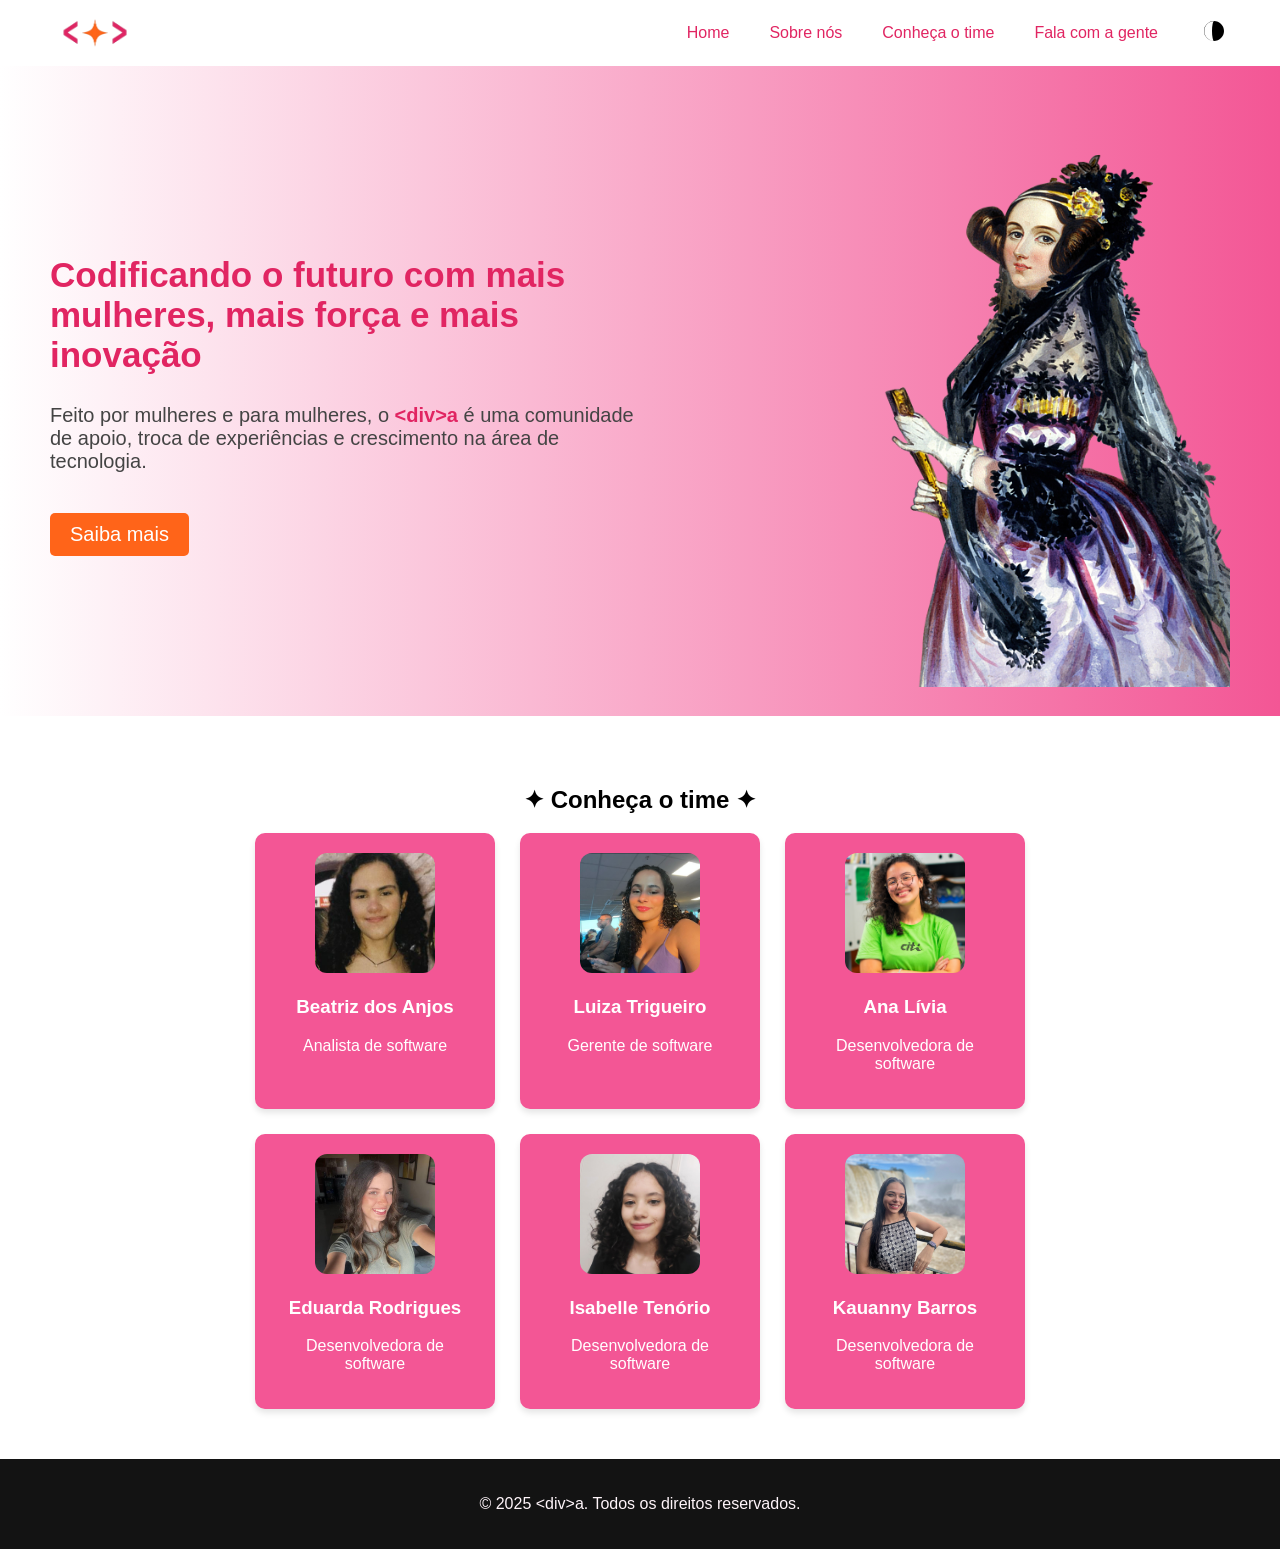
==== index.html @ b882b678 "Adicionando arquivos boilerplate minicurso 3.0" ====
<!DOCTYPE html>
<html lang="en">
  <head>
    <meta charset="UTF-8" />
    <meta name="viewport" content="width=device-width, initial-scale=1.0" />
    <link rel="stylesheet" href="./style.css" />
    <title>&lt;div&gt;a 3.0 🩷</title>
  </head>

  <body>
    <nav class="navbar">
      <img id="logo" src="./assets/logo.png" alt="logo" />
      <div class="links">
        <a href="index.html">Home</a>
        <a href="about.html">Sobre nós</a> 
        <!-- aqui elas colocam sobre mim -->
        <a href=#nosso-time>Conheça o time</a>
        <!-- no lugar de conheça o time fica, meus projetos algo assim -->
        <a href="https://www.instagram.com/diva.citi/">Fala com a gente</a>
        <!-- e aqui pode ser um contato não sei p por as redes sociais -->
        <button id="theme-button">
          <img src="./assets/moon.svg" alt="tema escuro" width="20" />
        </button>
        <script src="./dark-mode.js"></script>

      </div>
    </nav>
    
    <section class="main">
      <div class="text">
        <h1>Codificando o futuro com mais mulheres, mais força e mais inovação</h1>
        <p>Feito por mulheres e para mulheres, o <span class="highlight">&lt;div&gt;a</span> é uma comunidade de apoio, troca de experiências e crescimento na área de tecnologia.</p>
        <a href='https://www.instagram.com/diva.citi' target="_blank">
        <button class="my-story">Saiba mais</button> </a>
      </div>
      <img id="picture" src="./assets/ada-lovelace.png" alt="ada" />
    </section>

    <div class="time" id="nosso-time">
      <h2>✦ Conheça o time ✦</h2>
      <div class="cards">
        <div class="card">
          <img src="./assets/bia.jpg" alt="beatriz" />
          <h3>Beatriz dos Anjos</h3>
          <p>Analista de software</p>
        </div>
        <div class="card">
          <img src="./assets/luiza.png" alt="luiza" />
          <h3>Luiza Trigueiro</h3>
          <p>Gerente de software</p>
        </div>
        <div class="card">
          <img src="./assets/ana-livia.jpg" alt="ana-livia" />
          <h3>Ana Lívia</h3>
          <p>Desenvolvedora de software</p>
        </div>
        <div class="card">
          <img src="./assets/eduarda.jpg" alt="eduarda" />
          <h3>Eduarda Rodrigues</h3>
          <p>Desenvolvedora de software</p>
        </div>
        <div class="card">
          <img src="./assets/isabelle.jpg" alt="isabelle" />
          <h3>Isabelle Tenório</h3>
          <p>Desenvolvedora de software</p>
        </div>
        <div class="card">
          <img src="./assets/kauanny.jpg" alt="kauanny" />
          <h3>Kauanny Barros</h3>
          <p>Desenvolvedora de software</p>
        </div>
      </div>
    </div>


    <footer>
      <p>© 2025 &lt;div&gt;a. Todos os direitos reservados.</p>
    </footer>
  </body>
</html>
---- style.css ----
body {
  font-family: "Montserrat", sans-serif;
  margin: 0;
}

.navbar {
  display: flex;
  padding: 0 50px;
  background: white;
  justify-content: space-between;
}

.links {
  display: flex;
  gap: 40px;
  font-size: 16px;
  align-items: center;
}

a {
  text-decoration: none;
  color: #e12562;
}

a:hover {
  color: #ff6419;
}

#logo {
  width: 10vh;
}

.main {
  display: flex;
  justify-content: space-between;
  align-items: center;
  padding: 50px;
  background: linear-gradient(to right,white, #f35695);
  height: 550px;
}

#picture {
  width: 35%;
  background: transparent;
}

.text {
  max-width: 50%;
  color: #131313;
  background: transparent;
}

.text h1 {
  font-size: 35px;
  color: #e12562;
}

.text p {
  font-size: 20px;
  margin-top: 20px;
  color: #444;
}

.text .highlight {
  color: #e12562;
  font-weight: bold;
}

.my-story {
  margin-top: 20px;
  padding: 10px 20px;
  background-color: #ff6419;
  border: none;
  color: white;
  font-size: 20px;
  border-radius: 5px;
  cursor: pointer;
}

.my-story:hover {
  background-color: #ff8142;
}

.time {
  display: flex;
  flex-direction: column;
  padding: 50px 170px;
  align-items: center;
}

.cards {
  display: flex;
  justify-content: center;
  flex-wrap: wrap;
  gap: 25px;
}

.card {
  width: 200px;
  text-align: center;
  padding: 20px;
  background-color: #f35695;
  border-radius: 10px;
  color: white;
  box-shadow: 0 4px 6px rgba(0, 0, 0, 0.1);
}

.card img {
  width: 120px;
  height: 120px;
  border-radius: 10%;
}

.card:hover {
  background-color: #ff6ba8;
}

footer {
  display: flex;
  justify-content: center;
  align-items: center;
  height: 10vh;
  background-color: #131313;
  color: #fff5fa;
}

#theme-button {
  border: none;
  background: none;
  cursor: pointer;
}

/* Dark Mode */

.dark-mode {
  background-color: #121212;
  color: #e0e0e0;
}

.dark-mode .theme-button {
  color: #ff6ba8;
}


.dark-mode header {
  background-color: #333;
}

.dark-mode button {
  background-color: #ff6419;
  color: white;
}

.dark-mode .main {
  background: linear-gradient(to right,#121212, #a31844);
}

.dark-mode .text {
  color: #ff6ba8;
  background-color: transparent;
}

.dark-mode h1 {
  color: #ff6ba8;
  background-color: transparent;
}

.dark-mode h3 {
  background-color: transparent;
}

.dark-mode p{
  color: #e0e0e0;
  background-color: transparent;
}

.dark-mode .highlight {
  color: #ff6ba8;
  background-color: transparent;
}

.dark-mode .card {
  background-color: #e12562;
}

.dark-mode .card:hover {
  background-color: #e03a6f;
}
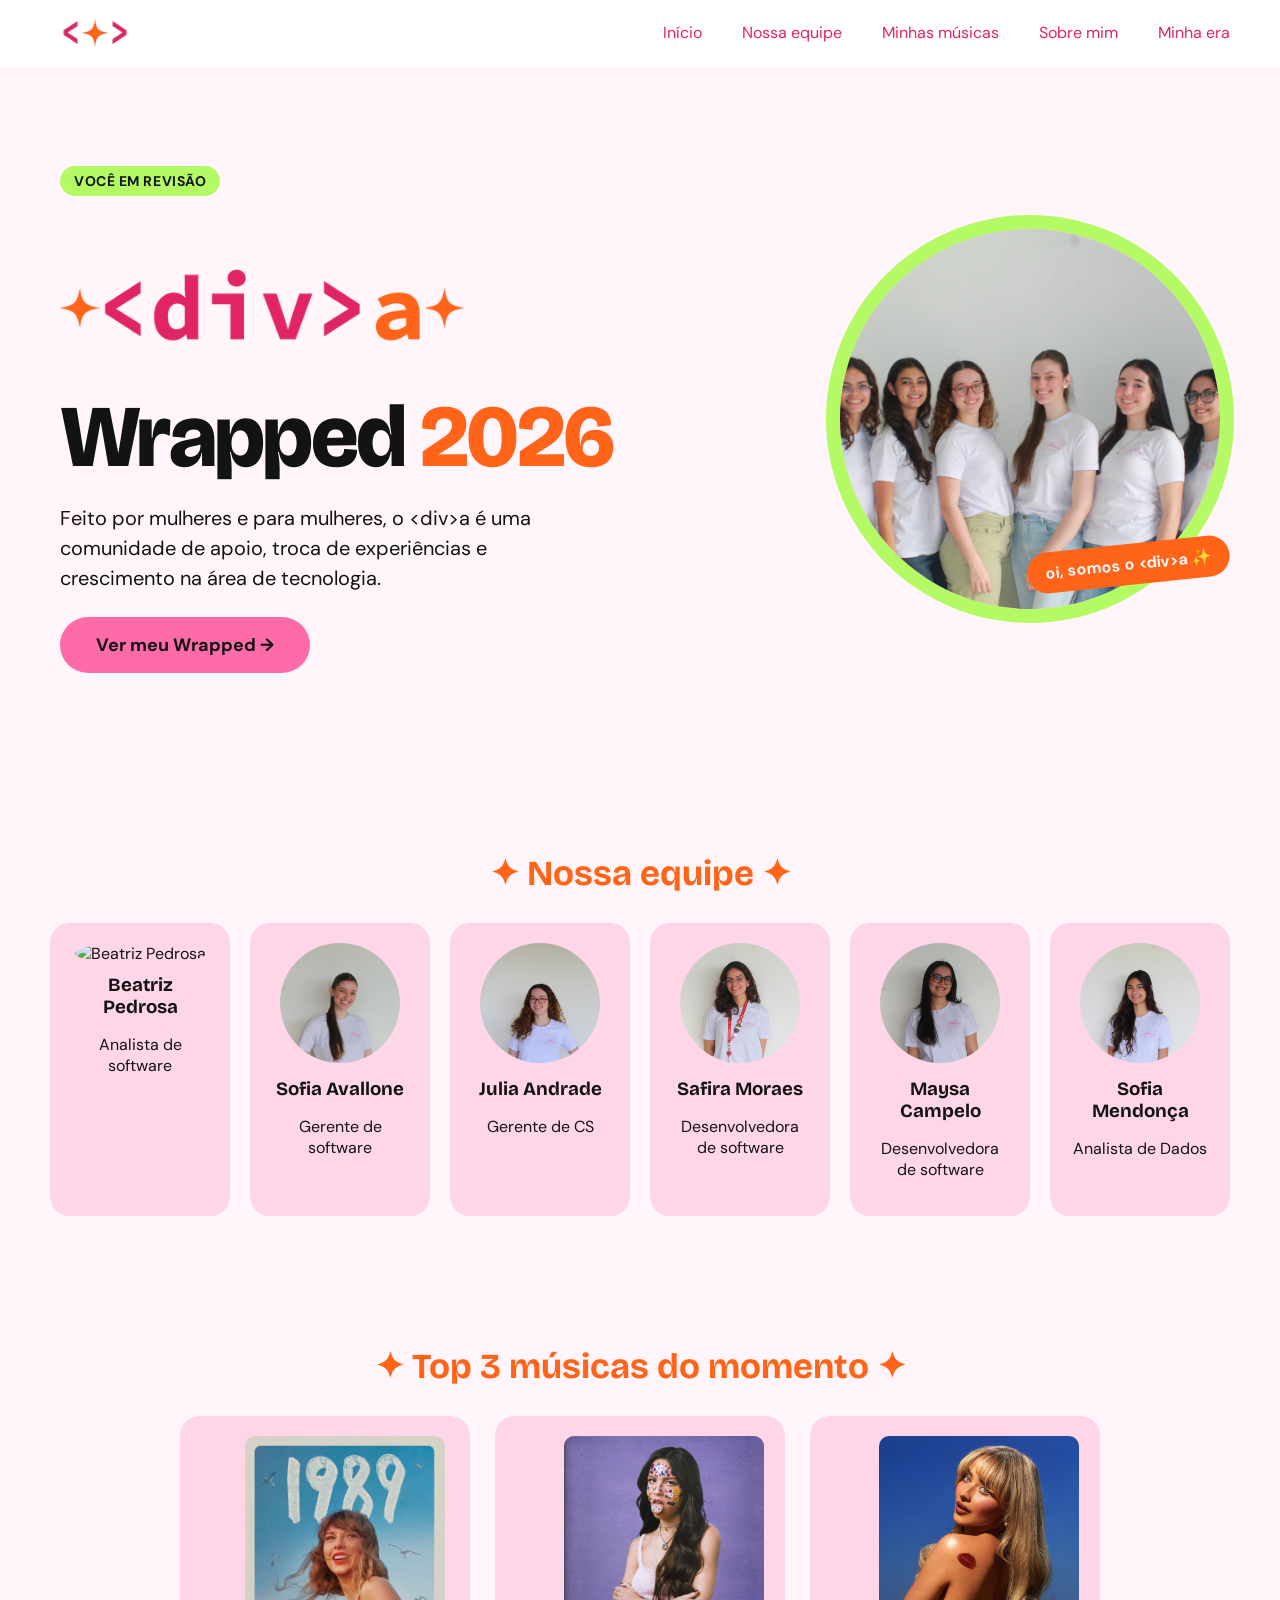
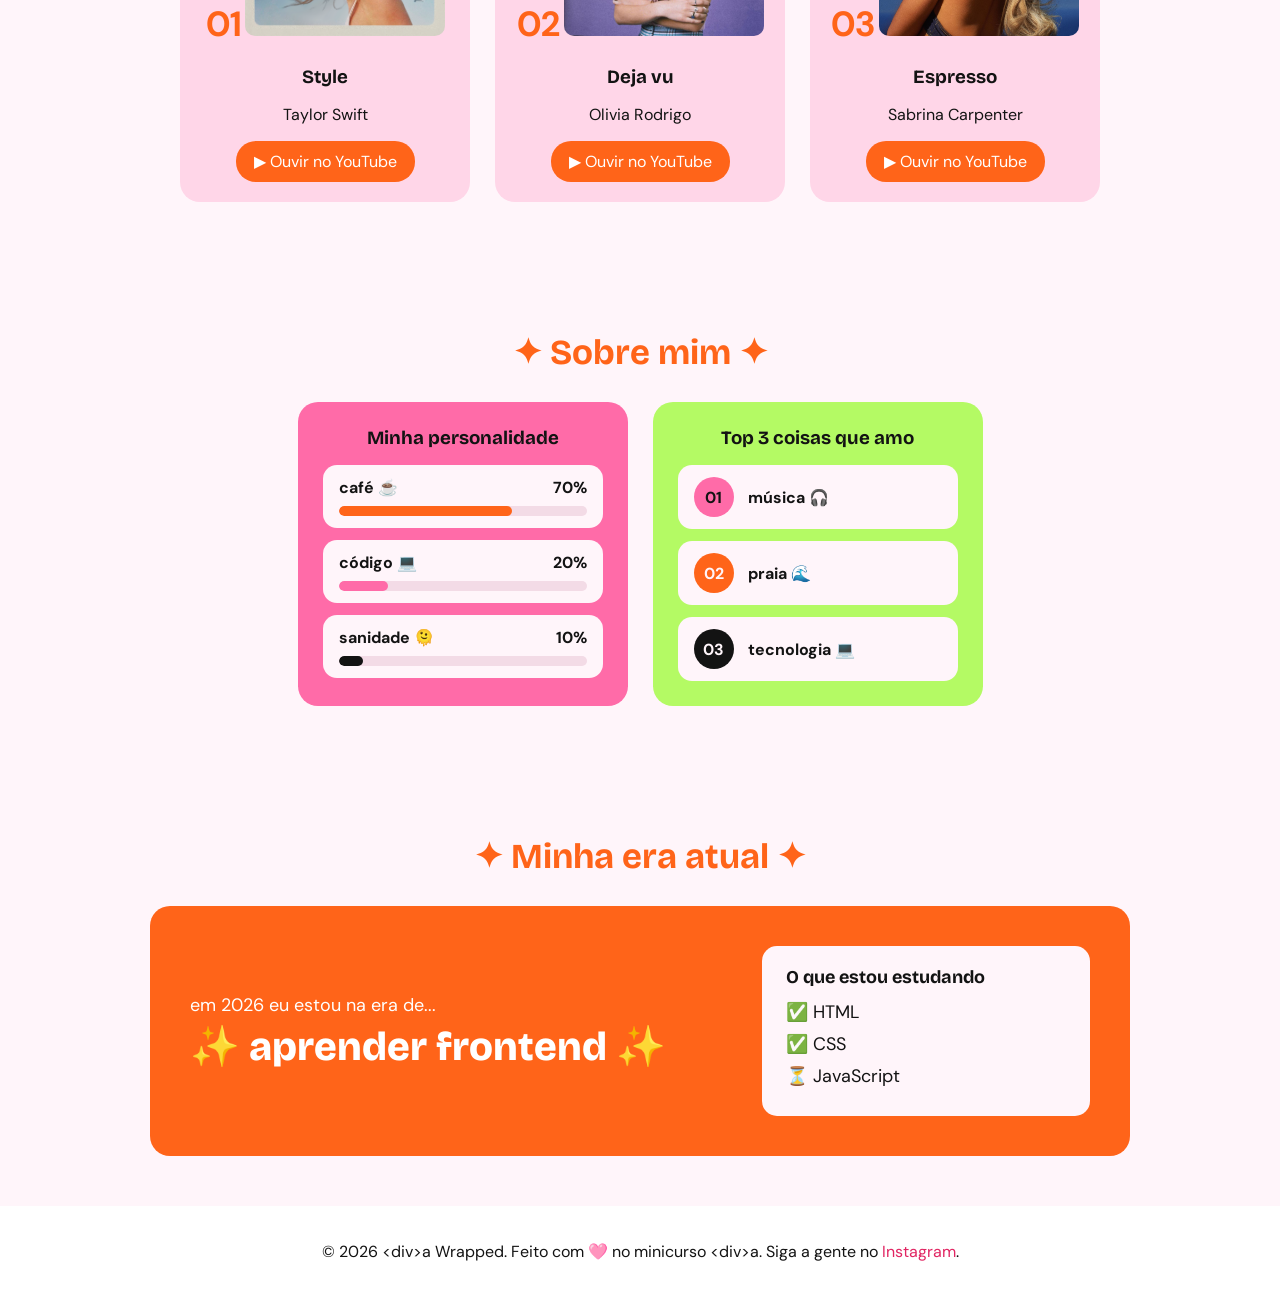
==== commit 8524f943: "Transforma o boilerplate 3.0 no Wrapped 2026 do <div>a Reaproveita navbar, footer e paleta do index." ====
--- a/index.html
+++ b/index.html
@@ -1,80 +1,279 @@
 <!DOCTYPE html>
-<html lang="en">
-  <head>
-    <meta charset="UTF-8" />
-    <meta name="viewport" content="width=device-width, initial-scale=1.0" />
-    <link rel="stylesheet" href="./style.css" />
-    <title>&lt;div&gt;a 3.0 🩷</title>
-  </head>
-
-  <body>
+<html>
+
+<head>
+    <meta charset="UTF-8">
+    <meta name="viewport" content="width=device-width, initial-scale=1.0">
+
+    <title>&lt;div&gt;a Wrapped 2026</title>
+
+    <!-- Fonte utilizada na página -->
+    <link
+        href="https://fonts.googleapis.com/css2?family=Bricolage+Grotesque:wght@700;800&family=DM+Sans:wght@400;500;700&display=swap"
+        rel="stylesheet"
+    >
+
+    <!-- Conectando nosso arquivo CSS -->
+    <link rel="stylesheet" href="style.css">
+</head>
+
+<body>
+
+    <!-- NAVEGAÇÃO -->
     <nav class="navbar">
-      <img id="logo" src="./assets/logo.png" alt="logo" />
-      <div class="links">
-        <a href="index.html">Home</a>
-        <a href="about.html">Sobre nós</a> 
-        <!-- aqui elas colocam sobre mim -->
-        <a href=#nosso-time>Conheça o time</a>
-        <!-- no lugar de conheça o time fica, meus projetos algo assim -->
-        <a href="https://www.instagram.com/diva.citi/">Fala com a gente</a>
-        <!-- e aqui pode ser um contato não sei p por as redes sociais -->
-        <button id="theme-button">
-          <img src="./assets/moon.svg" alt="tema escuro" width="20" />
-        </button>
-        <script src="./dark-mode.js"></script>
-
-      </div>
+        <img id="logo" src="./assets/logo.png" alt="logo" />
+        <div class="links">
+            <a href="#inicio">Início</a>
+            <a href="#nossa-equipe">Nossa equipe</a>
+            <a href="#musicas">Minhas músicas</a>
+            <a href="#sobre-mim">Sobre mim</a>
+            <a href="#minha-era">Minha era</a>
+        </div>
     </nav>
-    
-    <section class="main">
-      <div class="text">
-        <h1>Codificando o futuro com mais mulheres, mais força e mais inovação</h1>
-        <p>Feito por mulheres e para mulheres, o <span class="highlight">&lt;div&gt;a</span> é uma comunidade de apoio, troca de experiências e crescimento na área de tecnologia.</p>
-        <a href='https://www.instagram.com/diva.citi' target="_blank">
-        <button class="my-story">Saiba mais</button> </a>
-      </div>
-      <img id="picture" src="./assets/ada-lovelace.png" alt="ada" />
-    </section>
-
-    <div class="time" id="nosso-time">
-      <h2>✦ Conheça o time ✦</h2>
-      <div class="cards">
-        <div class="card">
-          <img src="./assets/bia.jpg" alt="beatriz" />
-          <h3>Beatriz dos Anjos</h3>
-          <p>Analista de software</p>
-        </div>
-        <div class="card">
-          <img src="./assets/luiza.png" alt="luiza" />
-          <h3>Luiza Trigueiro</h3>
-          <p>Gerente de software</p>
-        </div>
-        <div class="card">
-          <img src="./assets/ana-livia.jpg" alt="ana-livia" />
-          <h3>Ana Lívia</h3>
-          <p>Desenvolvedora de software</p>
-        </div>
-        <div class="card">
-          <img src="./assets/eduarda.jpg" alt="eduarda" />
-          <h3>Eduarda Rodrigues</h3>
-          <p>Desenvolvedora de software</p>
-        </div>
-        <div class="card">
-          <img src="./assets/isabelle.jpg" alt="isabelle" />
-          <h3>Isabelle Tenório</h3>
-          <p>Desenvolvedora de software</p>
-        </div>
-        <div class="card">
-          <img src="./assets/kauanny.jpg" alt="kauanny" />
-          <h3>Kauanny Barros</h3>
-          <p>Desenvolvedora de software</p>
-        </div>
-      </div>
-    </div>
-
-
+
+
+    <!-- INÍCIO -->
+    <section id="inicio" class="main">
+
+        <div class="text">
+
+            <span class="tag">
+                VOCÊ EM REVISÃO
+            </span>
+
+            <h1>
+                <img src="./assets/logo2.png" alt="<div>a" class="title-logo">
+                <span class="title-text">Wrapped <span class="year">2026</span></span>
+            </h1>
+
+            <p>
+                Feito por mulheres e para mulheres, o &lt;div&gt;a
+                é uma comunidade de apoio, troca de experiências
+                e crescimento na área de tecnologia.
+            </p>
+
+            <a href="#musicas" class="button">
+                Ver meu Wrapped →
+            </a>
+
+        </div>
+
+        <div class="photo-wrapper">
+            <div class="photo-placeholder">📷<br>Sua foto aqui</div>
+            <img id="picture" src="./assets/equipe.JPG" alt="Equipe diva" onerror="this.style.display='none'">
+            <span class="badge">oi, somos o &lt;div&gt;a ✨</span>
+        </div>
+
+    </section>
+
+
+    <!-- NOSSA EQUIPE -->
+    <section id="nossa-equipe" class="team">
+
+        <h2>✦ Nossa equipe ✦</h2>
+
+        <div class="team-cards">
+
+            <div class="team-card">
+                <img src="./assets/bia.JPG" alt="Beatriz Pedrosa">
+                <h3>Beatriz Pedrosa</h3>
+                <p>Analista de software</p>
+            </div>
+
+            <div class="team-card">
+                <img src="./assets/sofiadev.JPG" alt="Sofia Avallone">
+                <h3>Sofia Avallone</h3>
+                <p>Gerente de software</p>
+            </div>
+
+            <div class="team-card">
+                <img src="./assets/julia.JPG" alt="Julia Andrade">
+                <h3>Julia Andrade</h3>
+                <p>Gerente de CS</p>
+            </div>
+
+            <div class="team-card">
+                <img src="./assets/safira.JPG" alt="Safira Moraes">
+                <h3>Safira Moraes</h3>
+                <p>Desenvolvedora de software</p>
+            </div>
+
+            <div class="team-card">
+                <img src="./assets/maysa.JPG" alt="Maysa Campelo">
+                <h3>Maysa Campelo</h3>
+                <p>Desenvolvedora de software</p>
+            </div>
+
+            <div class="team-card">
+                <img src="./assets/sofia.JPG" alt="Sofia Mendonça">
+                <h3>Sofia Mendonça</h3>
+                <p>Analista de Dados</p>
+            </div>
+
+        </div>
+
+    </section>
+
+
+    <!-- MÚSICAS -->
+    <section id="musicas" class="music">
+
+        <h2>✦ Top 3 músicas do momento ✦</h2>
+
+        <div class="cards">
+
+            <div class="card">
+                <span class="number">01</span>
+
+                <img src="./assets/TaylorSwift.png" alt="Capa da música">
+
+                <h3>Style</h3>
+                <p>Taylor Swift</p>
+
+                <a href="https://youtu.be/w6Y8fvBczYM?si=dArvnVygotEvUMQj" target="_blank" class="card-button">
+                    ▶ Ouvir no YouTube
+                </a>
+            </div>
+
+
+            <div class="card">
+                <span class="number">02</span>
+
+                <img src="./assets/oliviaRodrigo.jpg" alt="Capa da música">
+
+                <h3>Deja vu</h3>
+                <p>Olivia Rodrigo</p>
+
+                <a href="https://youtu.be/cii6ruuycQA?si=RRg9wc-I95dNE8tz" target="_blank" class="card-button">
+                    ▶ Ouvir no YouTube
+                </a>
+            </div>
+
+
+            <div class="card">
+                <span class="number">03</span>
+
+                <img src="./assets/sabrinaCarpenter.jpg" alt="Capa da música">
+
+                <h3>Espresso</h3>
+                <p>Sabrina Carpenter</p>
+
+                <a href="https://www.youtube.com/watch?v=eVli-tstM5E&list=RDeVli-tstM5E&start_radio=1" target="_blank" class="card-button">
+                    ▶ Ouvir no YouTube
+                </a>
+            </div>
+
+        </div>
+
+    </section>
+
+
+    <!-- SOBRE MIM -->
+    <section id="sobre-mim" class="about">
+
+        <h2>✦ Sobre mim ✦</h2>
+
+        <div class="about-cards">
+
+            <div class="personality">
+
+                <h3>Minha personalidade</h3>
+
+                <div class="trait">
+                    <div class="trait-label">
+                        <span>café ☕</span>
+                        <span>70%</span>
+                    </div>
+                    <div class="trait-bar">
+                        <div class="trait-fill cafe"></div>
+                    </div>
+                </div>
+
+                <div class="trait">
+                    <div class="trait-label">
+                        <span>código 💻</span>
+                        <span>20%</span>
+                    </div>
+                    <div class="trait-bar">
+                        <div class="trait-fill codigo"></div>
+                    </div>
+                </div>
+
+                <div class="trait">
+                    <div class="trait-label">
+                        <span>sanidade 🫠</span>
+                        <span>10%</span>
+                    </div>
+                    <div class="trait-bar">
+                        <div class="trait-fill sanidade"></div>
+                    </div>
+                </div>
+
+            </div>
+
+
+            <div class="favorites">
+
+                <h3>Top 3 coisas que amo</h3>
+
+                <div class="love">
+                    <span class="love-badge badge-1">01</span>
+                    <span>música 🎧</span>
+                </div>
+
+                <div class="love">
+                    <span class="love-badge badge-2">02</span>
+                    <span>praia 🌊</span>
+                </div>
+
+                <div class="love">
+                    <span class="love-badge badge-3">03</span>
+                    <span>tecnologia 💻</span>
+                </div>
+
+            </div>
+
+        </div>
+
+    </section>
+
+
+    <!-- MINHA ERA -->
+    <section id="minha-era" class="era">
+
+        <h2>✦ Minha era atual ✦</h2>
+
+        <div class="era-card">
+
+            <div class="era-text">
+                <p>em 2026 eu estou na era de...</p>
+
+                <h3>
+                    ✨ aprender frontend ✨
+                </h3>
+            </div>
+
+
+            <div class="studies">
+
+                <h3>O que estou estudando</h3>
+
+                <p>✅ HTML</p>
+                <p>✅ CSS</p>
+                <p>⏳ JavaScript</p>
+
+            </div>
+
+        </div>
+
+    </section>
+
+
+    <!-- RODAPÉ -->
     <footer>
-      <p>© 2025 &lt;div&gt;a. Todos os direitos reservados.</p>
+        <p>© 2026 &lt;div&gt;a Wrapped. Feito com 🩷 no minicurso &lt;div&gt;a. Siga a gente no <a href="https://www.instagram.com/diva.citi/" target="_blank">Instagram</a>.</p>
     </footer>
-  </body>
-</html>
+
+</body>
+
+</html>
--- a/style.css
+++ b/style.css
@@ -1,13 +1,27 @@
 body {
-  font-family: "Montserrat", sans-serif;
+  font-family: "DM Sans", sans-serif;
   margin: 0;
-}
+  background-color: #fff5fa;
+  color: #131313;
+}
+
+h1, h2, h3 {
+  font-family: "Bricolage Grotesque", sans-serif;
+}
+
+
+/* Navbar */
 
 .navbar {
   display: flex;
   padding: 0 50px;
   background: white;
   justify-content: space-between;
+  align-items: center;
+}
+
+#logo {
+  width: 10vh;
 }
 
 .links {
@@ -26,66 +40,151 @@
   color: #ff6419;
 }
 
-#logo {
-  width: 10vh;
-}
+
+/* Início */
 
 .main {
   display: flex;
   justify-content: space-between;
   align-items: center;
+  flex-wrap: wrap;
+  gap: 48px;
+  max-width: 1240px;
+  margin: 0 auto;
+  padding: clamp(48px, 8vw, 100px) clamp(20px, 5vw, 60px);
+}
+
+.text {
+  flex: 1 1 440px;
+  display: flex;
+  flex-direction: column;
+  align-items: flex-start;
+  gap: 24px;
+}
+
+.tag {
+  background-color: #b4fa64;
+  color: #131313;
+  font-weight: 700;
+  font-size: 14px;
+  padding: 6px 14px;
+  border-radius: 30px;
+  letter-spacing: 0.04em;
+  white-space: nowrap;
+}
+
+.text h1 {
+  display: flex;
+  flex-direction: column;
+  align-items: flex-start;
+  gap: 0;
+  margin: 0;
+  font-weight: 800;
+  font-size: clamp(48px, 7vw, 88px);
+  line-height: 0.95;
+  letter-spacing: -0.03em;
+}
+
+.title-logo {
+  height: 2em;
+}
+
+.title-text {
+  font-size: 1em;
+}
+
+.text h1 .year {
+  color: #ff6419;
+}
+
+.text p {
+  margin: 0;
+  font-size: 20px;
+  line-height: 1.5;
+  max-width: 480px;
+}
+
+.button {
+  display: inline-flex;
+  padding: 16px 36px;
+  background-color: #ff6ba8;
+  color: #131313;
+  border-radius: 30px;
+  font-size: 18px;
+  font-weight: 700;
+  white-space: nowrap;
+}
+
+.button:hover {
+  background-color: #ff6419;
+  color: #131313;
+}
+
+.photo-wrapper {
+  position: relative;
+  flex: 0 0 auto;
+  width: 380px;
+  height: 380px;
+}
+
+.photo-wrapper::before {
+  content: "";
+  position: absolute;
+  inset: -14px;
+  border-radius: 50%;
+  background-color: #b4fa64;
+}
+
+.photo-placeholder {
+  position: absolute;
+  inset: 0;
+  width: 380px;
+  height: 380px;
+  border-radius: 50%;
+  background-color: #ffd6e8;
+  color: #131313;
+  display: flex;
+  flex-direction: column;
+  align-items: center;
+  justify-content: center;
+  gap: 8px;
+  font-weight: bold;
+  font-size: 18px;
+  text-align: center;
+}
+
+#picture {
+  position: absolute;
+  inset: 0;
+  width: 380px;
+  height: 380px;
+  border-radius: 50%;
+  object-fit: cover;
+}
+
+.badge {
+  position: absolute;
+  right: -10px;
+  bottom: 24px;
+  background-color: #ff6419;
+  color: #fff5fa;
+  font-weight: bold;
+  padding: 10px 18px;
+  border-radius: 30px;
+  transform: rotate(-6deg);
+}
+
+
+/* Músicas */
+
+.music {
   padding: 50px;
-  background: linear-gradient(to right,white, #f35695);
-  height: 550px;
-}
-
-#picture {
-  width: 35%;
-  background: transparent;
-}
-
-.text {
-  max-width: 50%;
-  color: #131313;
-  background: transparent;
-}
-
-.text h1 {
+  text-align: center;
+}
+
+.music h2 {
+  color: #ff6419;
   font-size: 35px;
-  color: #e12562;
-}
-
-.text p {
-  font-size: 20px;
-  margin-top: 20px;
-  color: #444;
-}
-
-.text .highlight {
-  color: #e12562;
-  font-weight: bold;
-}
-
-.my-story {
-  margin-top: 20px;
-  padding: 10px 20px;
-  background-color: #ff6419;
-  border: none;
-  color: white;
-  font-size: 20px;
-  border-radius: 5px;
-  cursor: pointer;
-}
-
-.my-story:hover {
-  background-color: #ff8142;
-}
-
-.time {
-  display: flex;
-  flex-direction: column;
-  padding: 50px 170px;
-  align-items: center;
 }
 
 .cards {
@@ -96,93 +195,300 @@
 }
 
 .card {
+  width: 250px;
+  text-align: center;
+  padding: 20px;
+  background-color: #ffd6e8;
+  border-radius: 20px;
+  color: #131313;
+}
+
+.card img {
   width: 200px;
-  text-align: center;
+  height: 200px;
+  border-radius: 10px;
+}
+
+.card h3 {
+  margin-bottom: 5px;
+}
+
+.number {
+  font-size: 35px;
+  font-weight: bold;
+  color: #ff6419;
+}
+
+.card-button {
+  display: inline-block;
+  padding: 10px 18px;
+  background-color: #ff6419;
+  color: white;
+  border-radius: 20px;
+}
+
+.card-button:hover {
+  background-color: #ff6ba8;
+  color: white;
+}
+
+.card:hover {
+  background-color: #ffc2dc;
+}
+
+
+/* Sobre mim */
+
+.about {
+  padding: 50px;
+  text-align: center;
+}
+
+.about h2 {
+  color: #ff6419;
+  font-size: 35px;
+}
+
+.about-cards {
+  display: flex;
+  justify-content: center;
+  gap: 25px;
+  flex-wrap: wrap;
+}
+
+.personality {
+  width: 280px;
+  padding: 25px;
+  background-color: #ff6ba8;
+  border-radius: 20px;
+  color: #131313;
+  text-align: left;
+}
+
+.personality h3 {
+  margin: 0 0 16px;
+  text-align: center;
+}
+
+.trait {
+  background-color: #fff5fa;
+  border-radius: 14px;
+  padding: 12px 16px;
+  margin-bottom: 12px;
+}
+
+.trait:last-child {
+  margin-bottom: 0;
+}
+
+.trait-label {
+  display: flex;
+  justify-content: space-between;
+  font-weight: bold;
+  margin-bottom: 8px;
+}
+
+.trait-bar {
+  height: 10px;
+  border-radius: 10px;
+  background-color: #f3dbe6;
+  overflow: hidden;
+}
+
+.trait-fill {
+  height: 100%;
+  border-radius: 10px;
+}
+
+.trait-fill.cafe {
+  width: 70%;
+  background-color: #ff6419;
+}
+
+.trait-fill.codigo {
+  width: 20%;
+  background-color: #ff6ba8;
+}
+
+.trait-fill.sanidade {
+  width: 10%;
+  background-color: #131313;
+}
+
+.favorites {
+  width: 280px;
+  padding: 25px;
+  background-color: #b4fa64;
+  border-radius: 20px;
+  color: #131313;
+  text-align: left;
+}
+
+.favorites h3 {
+  margin: 0 0 16px;
+  text-align: center;
+}
+
+.love {
+  display: flex;
+  align-items: center;
+  gap: 14px;
+  background-color: #fff5fa;
+  border-radius: 14px;
+  padding: 12px 16px;
+  margin-bottom: 12px;
+  font-weight: bold;
+}
+
+.love:last-child {
+  margin-bottom: 0;
+}
+
+.love-badge {
+  width: 40px;
+  height: 40px;
+  border-radius: 50%;
+  display: grid;
+  place-items: center;
+  font-size: 16px;
+  color: #131313;
+}
+
+.badge-1 {
+  background-color: #ff6ba8;
+}
+
+.badge-2 {
+  background-color: #ff6419;
+  color: #fff5fa;
+}
+
+.badge-3 {
+  background-color: #131313;
+  color: #fff5fa;
+}
+
+
+/* Minha era */
+
+.era {
+  padding: 50px;
+  text-align: center;
+}
+
+.era h2 {
+  color: #ff6419;
+  font-size: 35px;
+}
+
+.era-card {
+  display: flex;
+  justify-content: space-between;
+  align-items: center;
+  flex-wrap: wrap;
+  gap: 30px;
+
+  max-width: 900px;
+  margin: auto;
+  padding: 40px;
+
+  background-color: #ff6419;
+  color: white;
+
+  border-radius: 20px;
+  text-align: left;
+}
+
+.era-text {
+  flex: 1 1 320px;
+}
+
+.era-text p {
+  margin: 0 0 8px;
+  font-size: 18px;
+}
+
+.era-text h3 {
+  font-size: 40px;
+  font-weight: 800;
+  line-height: 1.1;
+  margin: 0;
+}
+
+.studies {
+  flex: 0 1 280px;
+  background-color: #fff5fa;
+  color: #131313;
+  padding: 20px 24px;
+  border-radius: 15px;
+}
+
+.studies h3 {
+  font-size: 18px;
+  margin: 0 0 12px;
+}
+
+.studies p {
+  margin: 8px 0;
+  font-size: 18px;
+}
+
+
+/* Nossa equipe */
+
+.team {
+  max-width: 1240px;
+  margin: 0 auto;
+  padding: 50px;
+  text-align: center;
+}
+
+.team h2 {
+  color: #ff6419;
+  font-size: 35px;
+}
+
+.team-cards {
+  display: flex;
+  justify-content: center;
+  flex-wrap: nowrap;
+  gap: 20px;
+}
+
+.team-card {
+  flex: 1 1 0;
+  max-width: 180px;
   padding: 20px;
-  background-color: #f35695;
-  border-radius: 10px;
-  color: white;
-  box-shadow: 0 4px 6px rgba(0, 0, 0, 0.1);
-}
-
-.card img {
+  background-color: #ffd6e8;
+  border-radius: 20px;
+  color: #131313;
+}
+
+.team-card img {
   width: 120px;
   height: 120px;
-  border-radius: 10%;
-}
-
-.card:hover {
-  background-color: #ff6ba8;
-}
+  border-radius: 50%;
+  object-fit: cover;
+}
+
+.team-card h3 {
+  margin: 10px 0 5px;
+}
+
+.team-card:hover {
+  background-color: #ffc2dc;
+}
+
+
+/* Footer */
 
 footer {
   display: flex;
   justify-content: center;
   align-items: center;
+
   height: 10vh;
-  background-color: #131313;
-  color: #fff5fa;
-}
-
-#theme-button {
-  border: none;
-  background: none;
-  cursor: pointer;
-}
-
-/* Dark Mode */
-
-.dark-mode {
-  background-color: #121212;
-  color: #e0e0e0;
-}
-
-.dark-mode .theme-button {
-  color: #ff6ba8;
-}
-
-
-.dark-mode header {
-  background-color: #333;
-}
-
-.dark-mode button {
-  background-color: #ff6419;
-  color: white;
-}
-
-.dark-mode .main {
-  background: linear-gradient(to right,#121212, #a31844);
-}
-
-.dark-mode .text {
-  color: #ff6ba8;
-  background-color: transparent;
-}
-
-.dark-mode h1 {
-  color: #ff6ba8;
-  background-color: transparent;
-}
-
-.dark-mode h3 {
-  background-color: transparent;
-}
-
-.dark-mode p{
-  color: #e0e0e0;
-  background-color: transparent;
-}
-
-.dark-mode .highlight {
-  color: #ff6ba8;
-  background-color: transparent;
-}
-
-.dark-mode .card {
-  background-color: #e12562;
-}
-
-.dark-mode .card:hover {
-  background-color: #e03a6f;
-}
+
+  background: white;
+  color: #131313;
+}
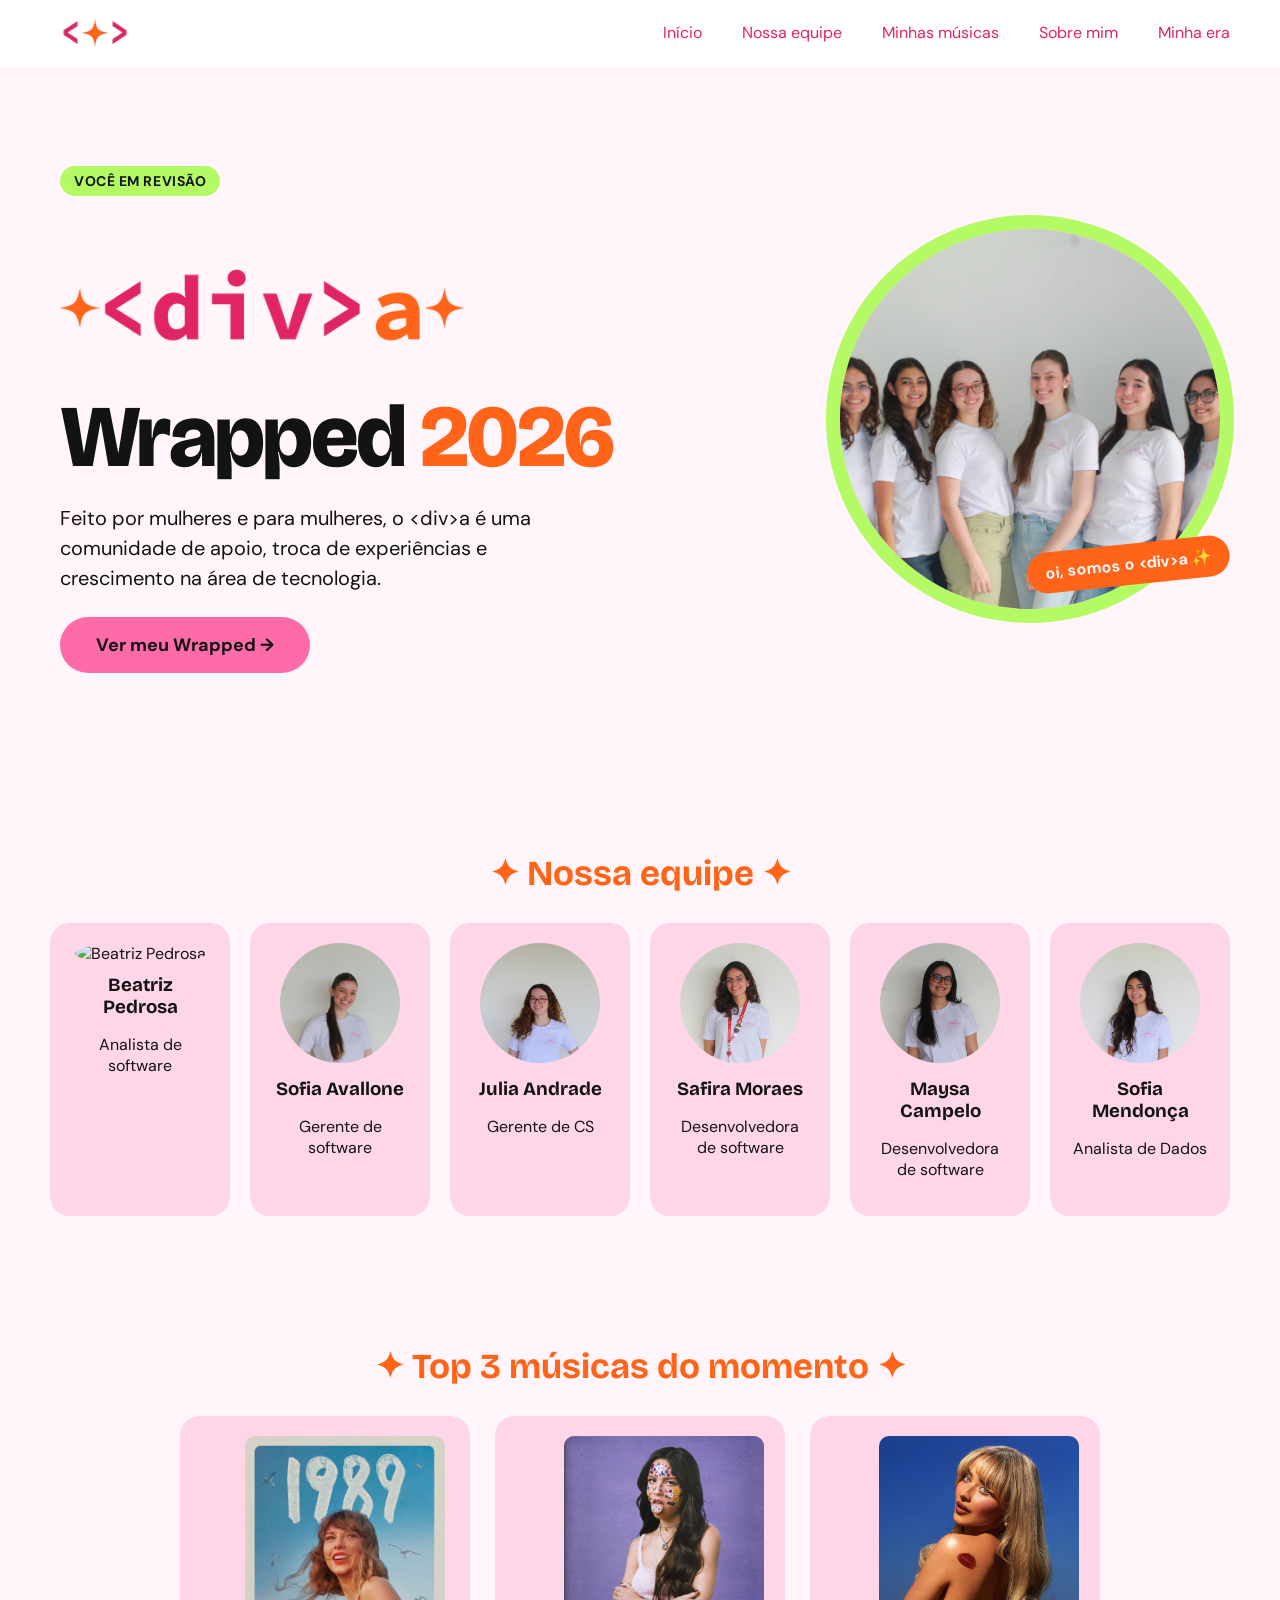
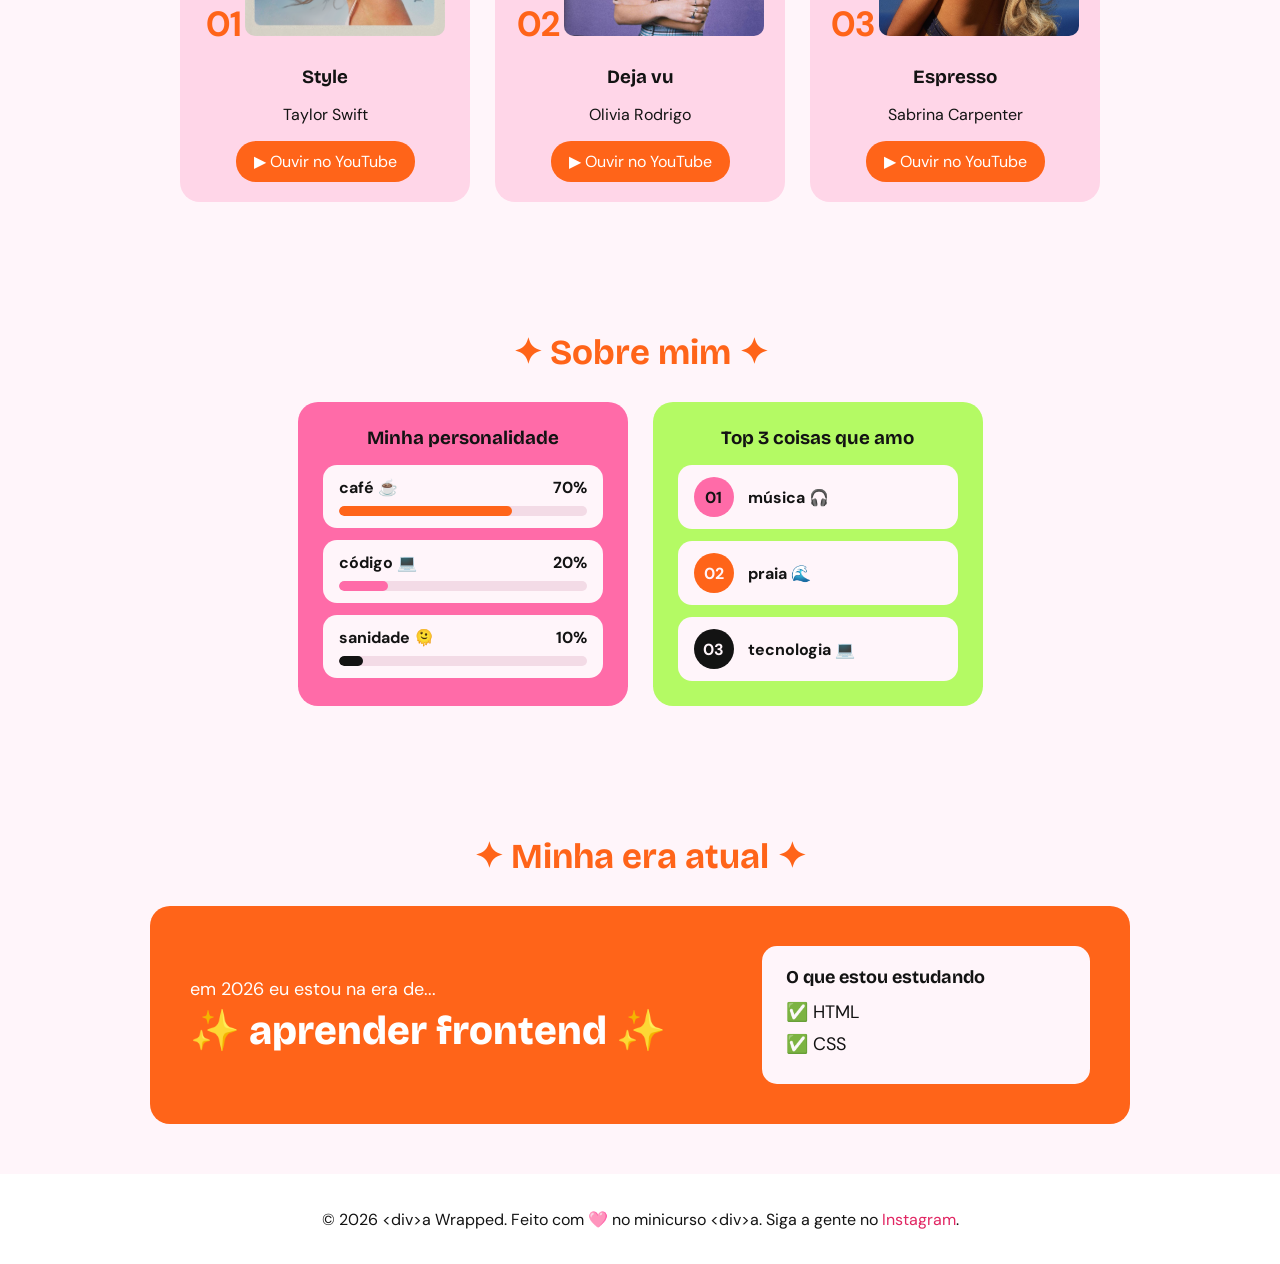
==== commit 864fc0b9: "Remove JavaScript da lista "o que estou estudando" O minicurso não ensina JavaScript, só HTML e CSS." ====
--- a/index.html
+++ b/index.html
@@ -260,7 +260,6 @@
 
                 <p>✅ HTML</p>
                 <p>✅ CSS</p>
-                <p>⏳ JavaScript</p>
 
             </div>
 
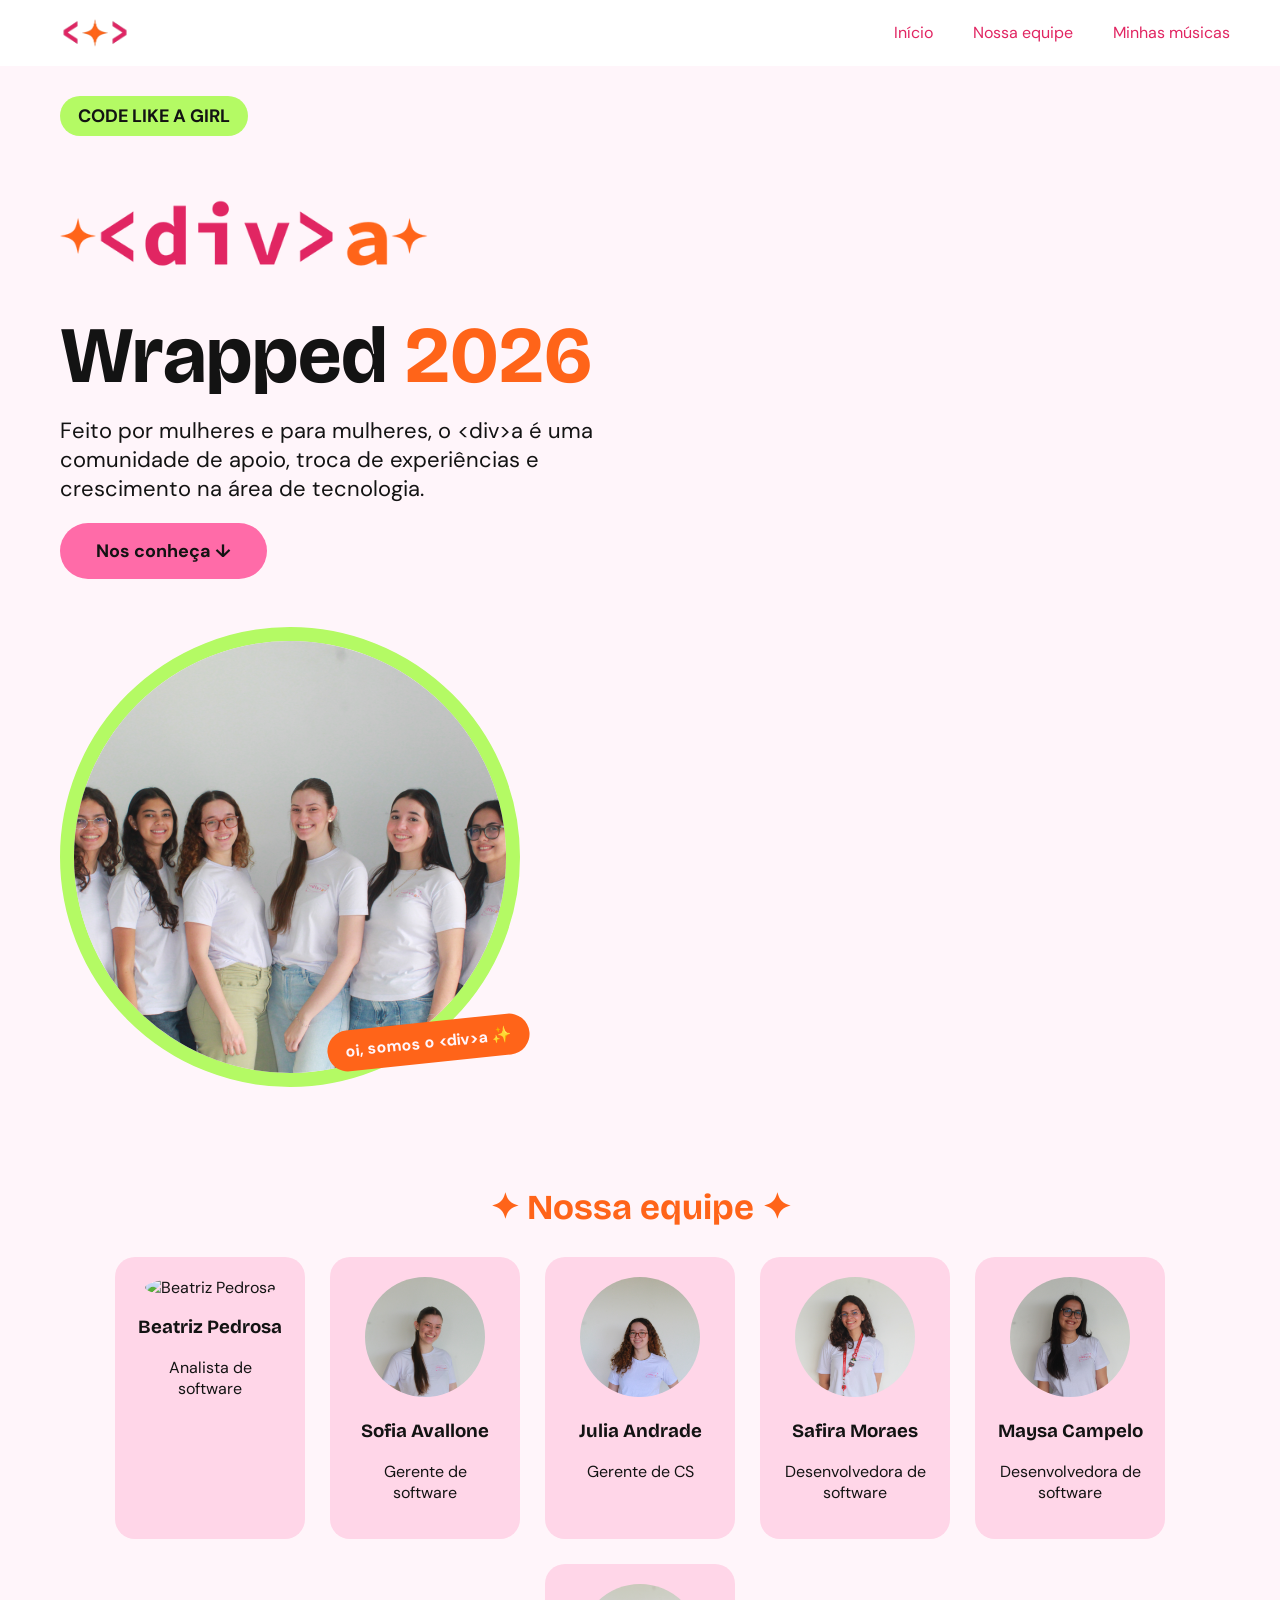
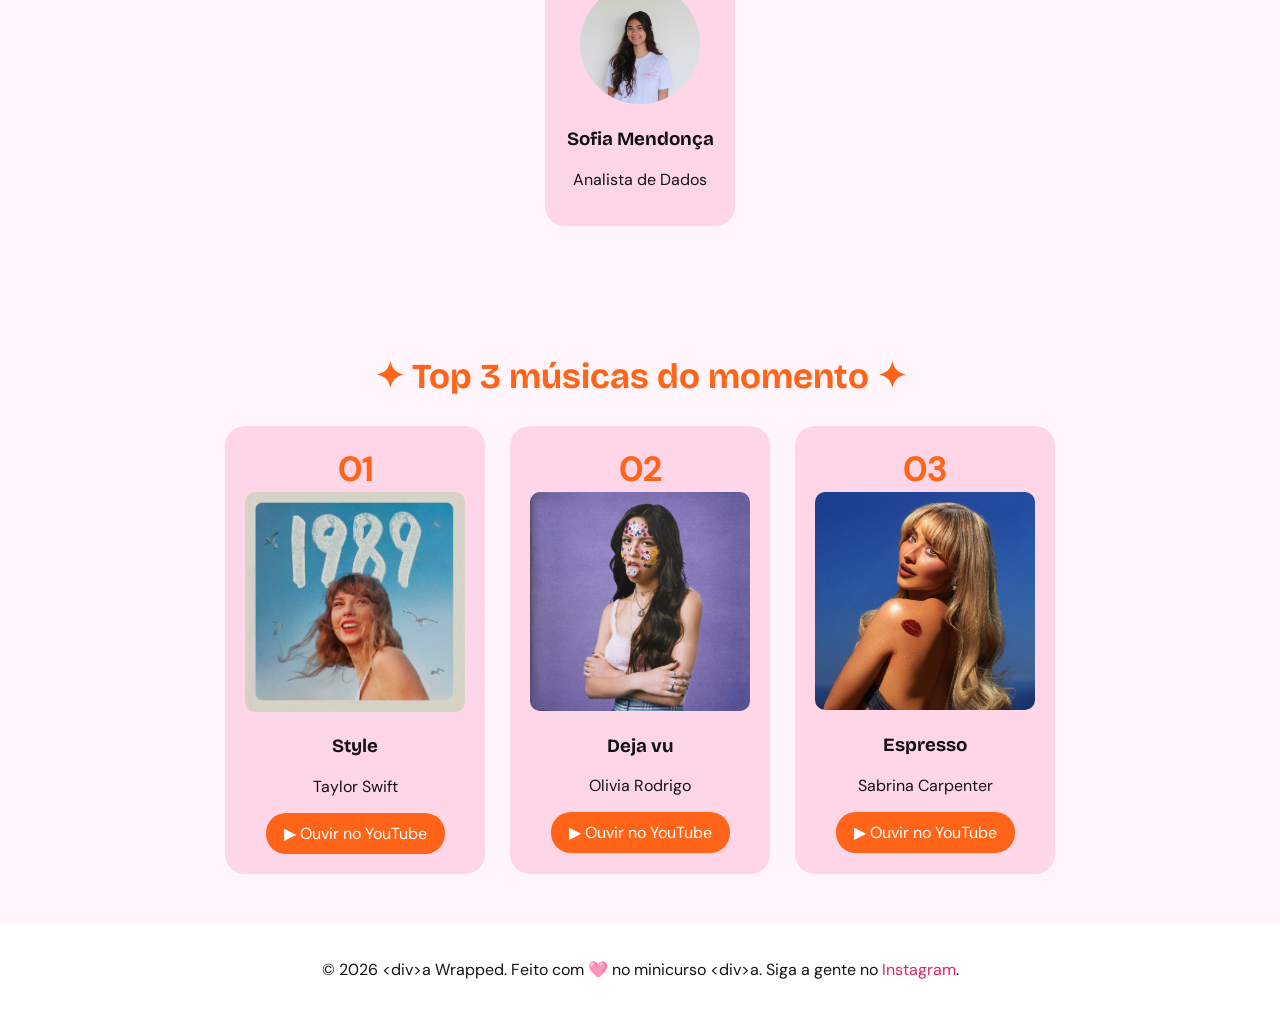
==== commit 56230e80: "Simplifica o CSS e ajusta a seção Início - Remove as seções "Sobre mim" e "Minha era" - Unifica .car" ====
--- a/index.html
+++ b/index.html
@@ -26,8 +26,6 @@
             <a href="#inicio">Início</a>
             <a href="#nossa-equipe">Nossa equipe</a>
             <a href="#musicas">Minhas músicas</a>
-            <a href="#sobre-mim">Sobre mim</a>
-            <a href="#minha-era">Minha era</a>
         </div>
     </nav>
 
@@ -38,12 +36,12 @@
         <div class="text">
 
             <span class="tag">
-                VOCÊ EM REVISÃO
+                CODE LIKE A GIRL
             </span>
 
             <h1>
                 <img src="./assets/logo2.png" alt="<div>a" class="title-logo">
-                <span class="title-text">Wrapped <span class="year">2026</span></span>
+                <span>Wrapped <span class="year">2026</span></span>
             </h1>
 
             <p>
@@ -52,15 +50,14 @@
                 e crescimento na área de tecnologia.
             </p>
 
-            <a href="#musicas" class="button">
-                Ver meu Wrapped →
+            <a href="#nossa-equipe" class="button">
+                Nos conheça ↓
             </a>
 
         </div>
 
         <div class="photo-wrapper">
-            <div class="photo-placeholder">📷<br>Sua foto aqui</div>
-            <img id="picture" src="./assets/equipe.JPG" alt="Equipe diva" onerror="this.style.display='none'">
+            <img id="picture" src="./assets/equipe.JPG" alt="Equipe diva">
             <span class="badge">oi, somos o &lt;div&gt;a ✨</span>
         </div>
 
@@ -72,39 +69,39 @@
 
         <h2>✦ Nossa equipe ✦</h2>
 
-        <div class="team-cards">
+        <div class="cards">
 
-            <div class="team-card">
+            <div class="card">
                 <img src="./assets/bia.JPG" alt="Beatriz Pedrosa">
                 <h3>Beatriz Pedrosa</h3>
                 <p>Analista de software</p>
             </div>
 
-            <div class="team-card">
+            <div class="card">
                 <img src="./assets/sofiadev.JPG" alt="Sofia Avallone">
                 <h3>Sofia Avallone</h3>
                 <p>Gerente de software</p>
             </div>
 
-            <div class="team-card">
+            <div class="card">
                 <img src="./assets/julia.JPG" alt="Julia Andrade">
                 <h3>Julia Andrade</h3>
                 <p>Gerente de CS</p>
             </div>
 
-            <div class="team-card">
+            <div class="card">
                 <img src="./assets/safira.JPG" alt="Safira Moraes">
                 <h3>Safira Moraes</h3>
                 <p>Desenvolvedora de software</p>
             </div>
 
-            <div class="team-card">
+            <div class="card">
                 <img src="./assets/maysa.JPG" alt="Maysa Campelo">
                 <h3>Maysa Campelo</h3>
                 <p>Desenvolvedora de software</p>
             </div>
 
-            <div class="team-card">
+            <div class="card">
                 <img src="./assets/sofia.JPG" alt="Sofia Mendonça">
                 <h3>Sofia Mendonça</h3>
                 <p>Analista de Dados</p>
@@ -168,106 +165,6 @@
     </section>
 
 
-    <!-- SOBRE MIM -->
-    <section id="sobre-mim" class="about">
-
-        <h2>✦ Sobre mim ✦</h2>
-
-        <div class="about-cards">
-
-            <div class="personality">
-
-                <h3>Minha personalidade</h3>
-
-                <div class="trait">
-                    <div class="trait-label">
-                        <span>café ☕</span>
-                        <span>70%</span>
-                    </div>
-                    <div class="trait-bar">
-                        <div class="trait-fill cafe"></div>
-                    </div>
-                </div>
-
-                <div class="trait">
-                    <div class="trait-label">
-                        <span>código 💻</span>
-                        <span>20%</span>
-                    </div>
-                    <div class="trait-bar">
-                        <div class="trait-fill codigo"></div>
-                    </div>
-                </div>
-
-                <div class="trait">
-                    <div class="trait-label">
-                        <span>sanidade 🫠</span>
-                        <span>10%</span>
-                    </div>
-                    <div class="trait-bar">
-                        <div class="trait-fill sanidade"></div>
-                    </div>
-                </div>
-
-            </div>
-
-
-            <div class="favorites">
-
-                <h3>Top 3 coisas que amo</h3>
-
-                <div class="love">
-                    <span class="love-badge badge-1">01</span>
-                    <span>música 🎧</span>
-                </div>
-
-                <div class="love">
-                    <span class="love-badge badge-2">02</span>
-                    <span>praia 🌊</span>
-                </div>
-
-                <div class="love">
-                    <span class="love-badge badge-3">03</span>
-                    <span>tecnologia 💻</span>
-                </div>
-
-            </div>
-
-        </div>
-
-    </section>
-
-
-    <!-- MINHA ERA -->
-    <section id="minha-era" class="era">
-
-        <h2>✦ Minha era atual ✦</h2>
-
-        <div class="era-card">
-
-            <div class="era-text">
-                <p>em 2026 eu estou na era de...</p>
-
-                <h3>
-                    ✨ aprender frontend ✨
-                </h3>
-            </div>
-
-
-            <div class="studies">
-
-                <h3>O que estou estudando</h3>
-
-                <p>✅ HTML</p>
-                <p>✅ CSS</p>
-
-            </div>
-
-        </div>
-
-    </section>
-
-
     <!-- RODAPÉ -->
     <footer>
         <p>© 2026 &lt;div&gt;a Wrapped. Feito com 🩷 no minicurso &lt;div&gt;a. Siga a gente no <a href="https://www.instagram.com/diva.citi/" target="_blank">Instagram</a>.</p>
--- a/style.css
+++ b/style.css
@@ -1,34 +1,23 @@
+/* Cores: troque aqui e a página inteira muda */
+:root {
+  --laranja: #ff6419;
+  --rosa: #ff6ba8;
+  --rosa-claro: #ffd6e8;
+  --rosa-hover: #ffc2dc;
+  --verde: #b4fa64;
+  --fundo: #fff5fa;
+  --texto: #131313;
+}
+
 body {
   font-family: "DM Sans", sans-serif;
   margin: 0;
-  background-color: #fff5fa;
-  color: #131313;
+  background-color: var(--fundo);
+  color: var(--texto);
 }
 
 h1, h2, h3 {
   font-family: "Bricolage Grotesque", sans-serif;
-}
-
-
-/* Navbar */
-
-.navbar {
-  display: flex;
-  padding: 0 50px;
-  background: white;
-  justify-content: space-between;
-  align-items: center;
-}
-
-#logo {
-  width: 10vh;
-}
-
-.links {
-  display: flex;
-  gap: 40px;
-  font-size: 16px;
-  align-items: center;
 }
 
 a {
@@ -37,7 +26,40 @@
 }
 
 a:hover {
-  color: #ff6419;
+  color: var(--laranja);
+}
+
+
+/* Navbar */
+
+.navbar {
+  display: flex;
+  justify-content: space-between;
+  align-items: center;
+  padding: 0 50px;
+  background: white;
+}
+
+#logo {
+  width: 10vh;
+}
+
+.links {
+  display: flex;
+  gap: 40px;
+}
+
+
+/* Seções (estilo compartilhado) */
+
+section {
+  padding: 50px;
+  text-align: center;
+}
+
+section h2 {
+  color: var(--laranja);
+  font-size: 35px;
 }
 
 
@@ -48,126 +70,90 @@
   justify-content: space-between;
   align-items: center;
   flex-wrap: wrap;
-  gap: 48px;
-  max-width: 1240px;
+  gap: 48px 120px;
+  max-width: 1400px;
+  min-height: 82vh;
+  padding: 0 60px 20px;
+  box-sizing: border-box;
   margin: 0 auto;
-  padding: clamp(48px, 8vw, 100px) clamp(20px, 5vw, 60px);
+  text-align: left;
 }
 
 .text {
-  flex: 1 1 440px;
+  flex: 0 1 600px;
   display: flex;
   flex-direction: column;
   align-items: flex-start;
-  gap: 24px;
+  gap: 20px;
 }
 
 .tag {
-  background-color: #b4fa64;
-  color: #131313;
+  margin-top: 30px;
+  background-color: var(--verde);
   font-weight: 700;
-  font-size: 14px;
-  padding: 6px 14px;
+  font-size: 18px;
+  padding: 8px 18px;
   border-radius: 30px;
-  letter-spacing: 0.04em;
-  white-space: nowrap;
 }
 
 .text h1 {
   display: flex;
   flex-direction: column;
   align-items: flex-start;
-  gap: 0;
   margin: 0;
-  font-weight: 800;
-  font-size: clamp(48px, 7vw, 88px);
-  line-height: 0.95;
-  letter-spacing: -0.03em;
+  font-size: 80px;
+  line-height: 1;
 }
 
 .title-logo {
   height: 2em;
 }
 
-.title-text {
-  font-size: 1em;
-}
-
-.text h1 .year {
-  color: #ff6419;
+.year {
+  color: var(--laranja);
 }
 
 .text p {
   margin: 0;
-  font-size: 20px;
-  line-height: 1.5;
-  max-width: 480px;
+  font-size: 22px;
+  max-width: 560px;
 }
 
 .button {
-  display: inline-flex;
   padding: 16px 36px;
-  background-color: #ff6ba8;
-  color: #131313;
+  background-color: var(--rosa);
+  color: var(--texto);
   border-radius: 30px;
   font-size: 18px;
   font-weight: 700;
-  white-space: nowrap;
 }
 
 .button:hover {
-  background-color: #ff6419;
-  color: #131313;
+  background-color: var(--laranja);
+  color: var(--texto);
 }
 
 .photo-wrapper {
   position: relative;
-  flex: 0 0 auto;
-  width: 380px;
-  height: 380px;
-}
-
-.photo-wrapper::before {
-  content: "";
-  position: absolute;
-  inset: -14px;
-  border-radius: 50%;
-  background-color: #b4fa64;
-}
-
-.photo-placeholder {
-  position: absolute;
-  inset: 0;
-  width: 380px;
-  height: 380px;
-  border-radius: 50%;
-  background-color: #ffd6e8;
-  color: #131313;
-  display: flex;
-  flex-direction: column;
-  align-items: center;
-  justify-content: center;
-  gap: 8px;
-  font-weight: bold;
-  font-size: 18px;
-  text-align: center;
+  width: 460px;
+  height: 460px;
 }
 
 #picture {
-  position: absolute;
-  inset: 0;
-  width: 380px;
-  height: 380px;
+  width: 460px;
+  height: 460px;
   border-radius: 50%;
   object-fit: cover;
+  border: 14px solid var(--verde);
+  box-sizing: border-box;
 }
 
 .badge {
   position: absolute;
   right: -10px;
   bottom: 24px;
-  background-color: #ff6419;
-  color: #fff5fa;
+  background-color: var(--laranja);
+  color: var(--fundo);
   font-weight: bold;
   padding: 10px 18px;
   border-radius: 30px;
@@ -175,17 +161,7 @@
 }
 
 
-/* Músicas */
-
-.music {
-  padding: 50px;
-  text-align: center;
-}
-
-.music h2 {
-  color: #ff6419;
-  font-size: 35px;
-}
+/* Cards (músicas e equipe) */
 
 .cards {
   display: flex;
@@ -195,290 +171,51 @@
 }
 
 .card {
-  width: 250px;
-  text-align: center;
+  width: 220px;
   padding: 20px;
-  background-color: #ffd6e8;
+  background-color: var(--rosa-claro);
   border-radius: 20px;
-  color: #131313;
+}
+
+.card:hover {
+  background-color: var(--rosa-hover);
 }
 
 .card img {
-  width: 200px;
-  height: 200px;
+  width: 100%;
   border-radius: 10px;
-}
-
-.card h3 {
-  margin-bottom: 5px;
 }
 
 .number {
   font-size: 35px;
   font-weight: bold;
-  color: #ff6419;
+  color: var(--laranja);
 }
 
 .card-button {
   display: inline-block;
   padding: 10px 18px;
-  background-color: #ff6419;
+  background-color: var(--laranja);
   color: white;
   border-radius: 20px;
 }
 
 .card-button:hover {
-  background-color: #ff6ba8;
+  background-color: var(--rosa);
   color: white;
 }
 
-.card:hover {
-  background-color: #ffc2dc;
-}
-
-
-/* Sobre mim */
-
-.about {
-  padding: 50px;
-  text-align: center;
-}
-
-.about h2 {
-  color: #ff6419;
-  font-size: 35px;
-}
-
-.about-cards {
-  display: flex;
-  justify-content: center;
-  gap: 25px;
-  flex-wrap: wrap;
-}
-
-.personality {
-  width: 280px;
-  padding: 25px;
-  background-color: #ff6ba8;
-  border-radius: 20px;
-  color: #131313;
-  text-align: left;
-}
-
-.personality h3 {
-  margin: 0 0 16px;
-  text-align: center;
-}
-
-.trait {
-  background-color: #fff5fa;
-  border-radius: 14px;
-  padding: 12px 16px;
-  margin-bottom: 12px;
-}
-
-.trait:last-child {
-  margin-bottom: 0;
-}
-
-.trait-label {
-  display: flex;
-  justify-content: space-between;
-  font-weight: bold;
-  margin-bottom: 8px;
-}
-
-.trait-bar {
-  height: 10px;
-  border-radius: 10px;
-  background-color: #f3dbe6;
-  overflow: hidden;
-}
-
-.trait-fill {
-  height: 100%;
-  border-radius: 10px;
-}
-
-.trait-fill.cafe {
-  width: 70%;
-  background-color: #ff6419;
-}
-
-.trait-fill.codigo {
-  width: 20%;
-  background-color: #ff6ba8;
-}
-
-.trait-fill.sanidade {
-  width: 10%;
-  background-color: #131313;
-}
-
-.favorites {
-  width: 280px;
-  padding: 25px;
-  background-color: #b4fa64;
-  border-radius: 20px;
-  color: #131313;
-  text-align: left;
-}
-
-.favorites h3 {
-  margin: 0 0 16px;
-  text-align: center;
-}
-
-.love {
-  display: flex;
-  align-items: center;
-  gap: 14px;
-  background-color: #fff5fa;
-  border-radius: 14px;
-  padding: 12px 16px;
-  margin-bottom: 12px;
-  font-weight: bold;
-}
-
-.love:last-child {
-  margin-bottom: 0;
-}
-
-.love-badge {
-  width: 40px;
-  height: 40px;
-  border-radius: 50%;
-  display: grid;
-  place-items: center;
-  font-size: 16px;
-  color: #131313;
-}
-
-.badge-1 {
-  background-color: #ff6ba8;
-}
-
-.badge-2 {
-  background-color: #ff6419;
-  color: #fff5fa;
-}
-
-.badge-3 {
-  background-color: #131313;
-  color: #fff5fa;
-}
-
-
-/* Minha era */
-
-.era {
-  padding: 50px;
-  text-align: center;
-}
-
-.era h2 {
-  color: #ff6419;
-  font-size: 35px;
-}
-
-.era-card {
-  display: flex;
-  justify-content: space-between;
-  align-items: center;
-  flex-wrap: wrap;
-  gap: 30px;
-
-  max-width: 900px;
-  margin: auto;
-  padding: 40px;
-
-  background-color: #ff6419;
-  color: white;
-
-  border-radius: 20px;
-  text-align: left;
-}
-
-.era-text {
-  flex: 1 1 320px;
-}
-
-.era-text p {
-  margin: 0 0 8px;
-  font-size: 18px;
-}
-
-.era-text h3 {
-  font-size: 40px;
-  font-weight: 800;
-  line-height: 1.1;
-  margin: 0;
-}
-
-.studies {
-  flex: 0 1 280px;
-  background-color: #fff5fa;
-  color: #131313;
-  padding: 20px 24px;
-  border-radius: 15px;
-}
-
-.studies h3 {
-  font-size: 18px;
-  margin: 0 0 12px;
-}
-
-.studies p {
-  margin: 8px 0;
-  font-size: 18px;
-}
-
-
-/* Nossa equipe */
-
-.team {
-  max-width: 1240px;
-  margin: 0 auto;
-  padding: 50px;
-  text-align: center;
-}
-
-.team h2 {
-  color: #ff6419;
-  font-size: 35px;
-}
-
-.team-cards {
-  display: flex;
-  justify-content: center;
-  flex-wrap: nowrap;
-  gap: 20px;
-}
-
-.team-card {
-  flex: 1 1 0;
-  max-width: 180px;
-  padding: 20px;
-  background-color: #ffd6e8;
-  border-radius: 20px;
-  color: #131313;
-}
-
-.team-card img {
+.team .card {
+  width: 150px;
+}
+
+.team .card img {
   width: 120px;
   height: 120px;
   border-radius: 50%;
   object-fit: cover;
 }
 
-.team-card h3 {
-  margin: 10px 0 5px;
-}
-
-.team-card:hover {
-  background-color: #ffc2dc;
-}
-
 
 /* Footer */
 
@@ -486,9 +223,6 @@
   display: flex;
   justify-content: center;
   align-items: center;
-
   height: 10vh;
-
   background: white;
-  color: #131313;
-}+}
